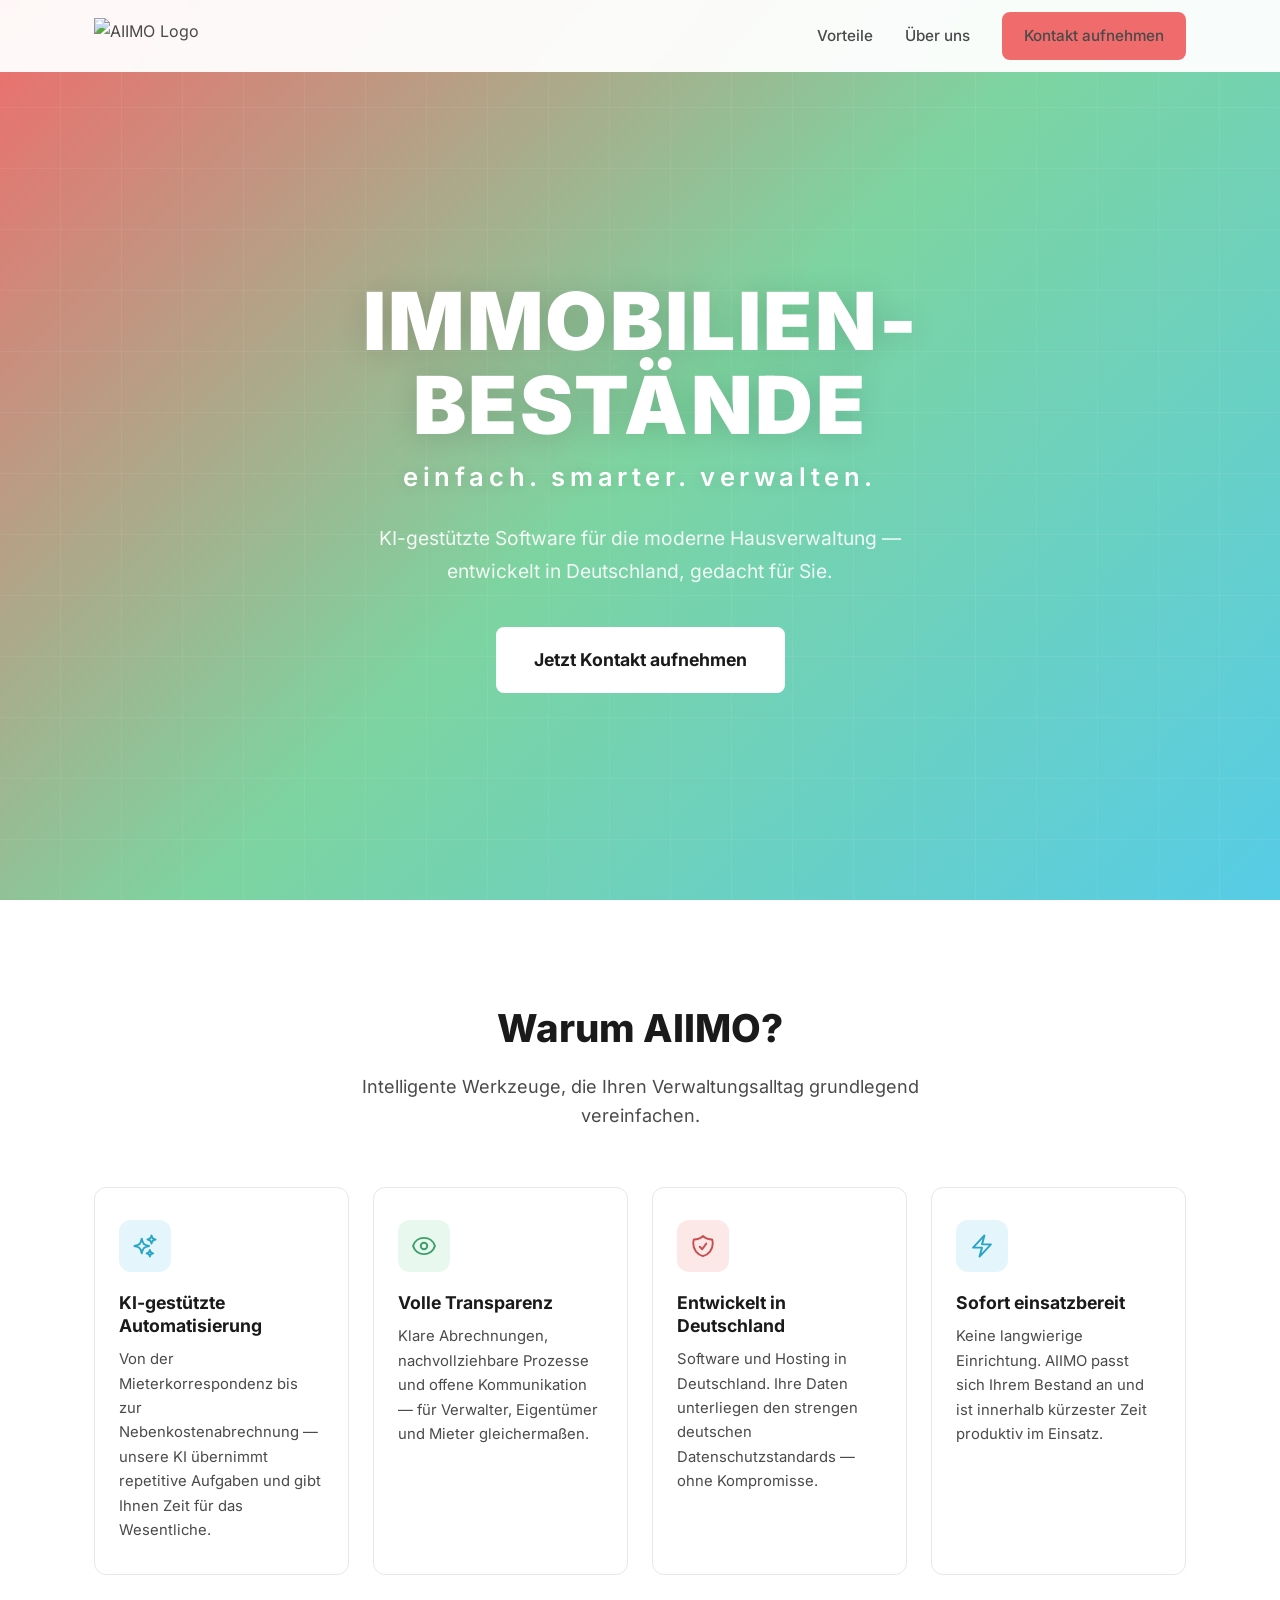
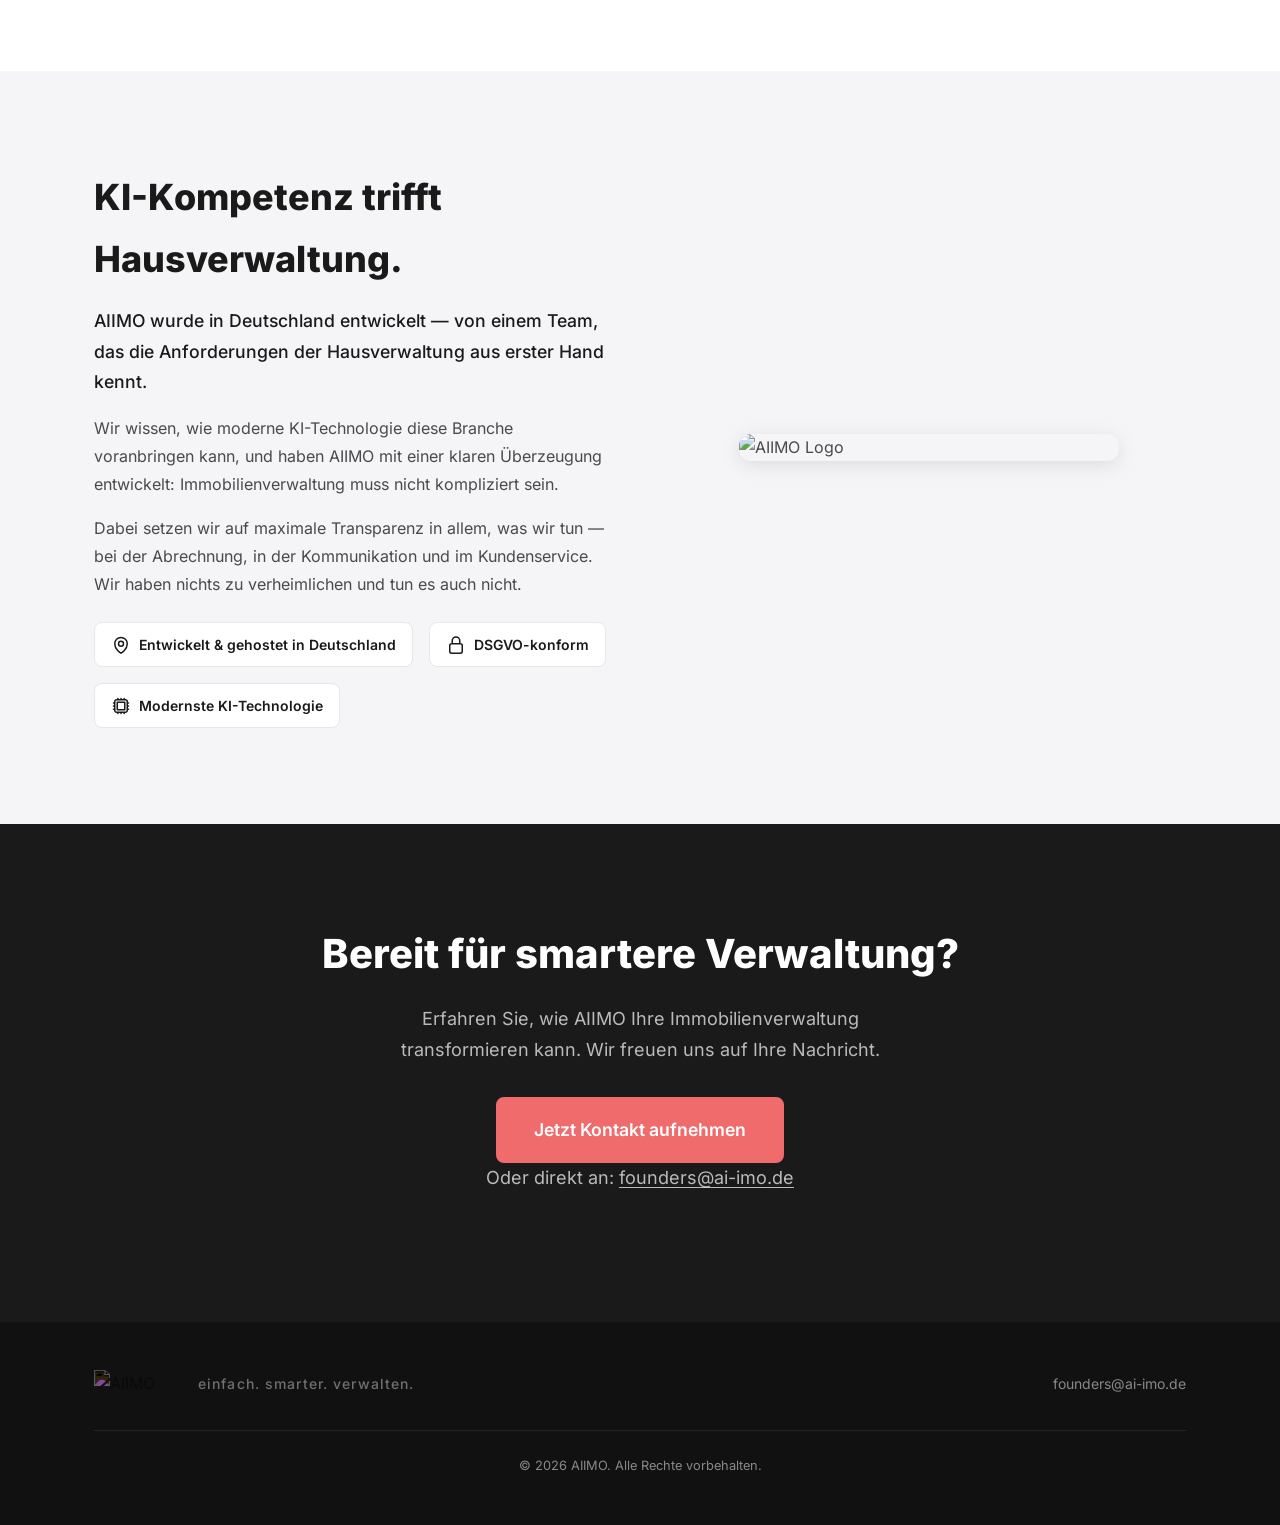
==== ai-imo/index.html @ 10e4f07a "Add AIIMO landing page with GitHub Pages deployment German-language landing page for AI-powered prop" ====
<!DOCTYPE html>
<html lang="de">
<head>
  <meta charset="UTF-8">
  <meta name="viewport" content="width=device-width, initial-scale=1.0">
  <title>AIIMO | KI-gestützte Immobilienverwaltung</title>
  <meta name="description" content="AIIMO — KI-gestützte Software für die moderne Hausverwaltung. Immobilienbestände einfach. smarter. verwalten. Entwickelt in Deutschland.">

  <!-- Open Graph -->
  <meta property="og:title" content="AIIMO | KI-gestützte Immobilienverwaltung">
  <meta property="og:description" content="Immobilienbestände einfach. smarter. verwalten. KI-Software, entwickelt in Deutschland.">
  <meta property="og:image" content="https://ai-imo.de/PNG/aiimo_LOGO_Banner_1200x627px2.png">
  <meta property="og:url" content="https://ai-imo.de">
  <meta property="og:type" content="website">
  <meta property="og:locale" content="de_DE">

  <!-- Twitter Card -->
  <meta name="twitter:card" content="summary_large_image">
  <meta name="twitter:title" content="AIIMO | KI-gestützte Immobilienverwaltung">
  <meta name="twitter:description" content="Immobilienbestände einfach. smarter. verwalten.">
  <meta name="twitter:image" content="https://ai-imo.de/PNG/aiimo_LOGO_Banner_1200x627px2.png">

  <!-- Favicon -->
  <link rel="icon" type="image/png" sizes="48x48" href="PNG/aiimo_LOGO_Favicon_48x48px1.png">
  <link rel="icon" type="image/png" sizes="32x32" href="PNG/aiimo_LOGO_Favicon_32x32px1.png">
  <link rel="icon" type="image/png" sizes="16x16" href="PNG/aiimo_LOGO_Favicon_16x16px1.png">

  <link rel="stylesheet" href="styles.css">
</head>
<body>

  <!-- ==================== Navbar ==================== -->
  <nav class="navbar" id="navbar">
    <div class="container navbar-inner">
      <a href="#" class="navbar-logo">
        <img src="PNG/aiimo_LOGO_Banner_300x100px1.png" alt="AIIMO Logo" width="300" height="100">
      </a>
      <button class="nav-toggle" id="navToggle" aria-label="Menü öffnen" aria-expanded="false">
        <span></span><span></span><span></span>
      </button>
      <ul class="nav-links" id="navLinks">
        <li><a href="#vorteile">Vorteile</a></li>
        <li><a href="#ueber-uns">Über uns</a></li>
        <li><a href="mailto:founders@ai-imo.de?subject=Interesse%20an%20AIIMO" class="btn btn-nav">Kontakt aufnehmen</a></li>
      </ul>
    </div>
  </nav>

  <!-- ==================== Hero ==================== -->
  <section class="hero" id="hero">
    <div class="hero-overlay"></div>
    <div class="container hero-content">
      <h1 class="hero-heading">Immobilien&shy;bestände</h1>
      <p class="hero-tagline">einfach. smarter. verwalten.</p>
      <p class="hero-subtitle">KI-gestützte Software für die moderne Hausverwaltung — entwickelt in Deutschland, gedacht für Sie.</p>
      <a href="mailto:founders@ai-imo.de?subject=Interesse%20an%20AIIMO" class="btn btn-white btn-lg">Jetzt Kontakt aufnehmen</a>
    </div>
  </section>

  <!-- ==================== Features ==================== -->
  <section class="features section" id="vorteile">
    <div class="container">
      <div class="section-header">
        <h2>Warum AIIMO?</h2>
        <p class="section-lead">Intelligente Werkzeuge, die Ihren Verwaltungsalltag grundlegend vereinfachen.</p>
      </div>
      <div class="features-grid">

        <!-- Feature 1: KI -->
        <div class="feature-card">
          <div class="feature-icon feature-icon--cyan">
            <svg xmlns="http://www.w3.org/2000/svg" fill="none" viewBox="0 0 24 24" stroke-width="1.8" stroke="currentColor">
              <path stroke-linecap="round" stroke-linejoin="round" d="M9.813 15.904 9 18.75l-.813-2.846a4.5 4.5 0 0 0-3.09-3.09L2.25 12l2.846-.813a4.5 4.5 0 0 0 3.09-3.09L9 5.25l.813 2.846a4.5 4.5 0 0 0 3.09 3.09L15.75 12l-2.846.813a4.5 4.5 0 0 0-3.09 3.09ZM18.259 8.715 18 9.75l-.259-1.035a3.375 3.375 0 0 0-2.455-2.456L14.25 6l1.036-.259a3.375 3.375 0 0 0 2.455-2.456L18 2.25l.259 1.035a3.375 3.375 0 0 0 2.455 2.456L21.75 6l-1.036.259a3.375 3.375 0 0 0-2.455 2.456ZM16.894 20.567 16.5 21.75l-.394-1.183a2.25 2.25 0 0 0-1.423-1.423L13.5 18.75l1.183-.394a2.25 2.25 0 0 0 1.423-1.423l.394-1.183.394 1.183a2.25 2.25 0 0 0 1.423 1.423l1.183.394-1.183.394a2.25 2.25 0 0 0-1.423 1.423Z" />
            </svg>
          </div>
          <h3>KI-gestützte Automatisierung</h3>
          <p>Von der Mieterkorrespondenz bis zur Nebenkostenabrechnung — unsere KI übernimmt repetitive Aufgaben und gibt Ihnen Zeit für das Wesentliche.</p>
        </div>

        <!-- Feature 2: Transparenz -->
        <div class="feature-card">
          <div class="feature-icon feature-icon--mint">
            <svg xmlns="http://www.w3.org/2000/svg" fill="none" viewBox="0 0 24 24" stroke-width="1.8" stroke="currentColor">
              <path stroke-linecap="round" stroke-linejoin="round" d="M2.036 12.322a1.012 1.012 0 0 1 0-.639C3.423 7.51 7.36 4.5 12 4.5c4.638 0 8.573 3.007 9.963 7.178.07.207.07.431 0 .639C20.577 16.49 16.64 19.5 12 19.5c-4.638 0-8.573-3.007-9.963-7.178Z" />
              <path stroke-linecap="round" stroke-linejoin="round" d="M15 12a3 3 0 1 1-6 0 3 3 0 0 1 6 0Z" />
            </svg>
          </div>
          <h3>Volle Transparenz</h3>
          <p>Klare Abrechnungen, nachvollziehbare Prozesse und offene Kommunikation — für Verwalter, Eigentümer und Mieter gleichermaßen.</p>
        </div>

        <!-- Feature 3: Deutschland -->
        <div class="feature-card">
          <div class="feature-icon feature-icon--coral">
            <svg xmlns="http://www.w3.org/2000/svg" fill="none" viewBox="0 0 24 24" stroke-width="1.8" stroke="currentColor">
              <path stroke-linecap="round" stroke-linejoin="round" d="M9 12.75 11.25 15 15 9.75m-3-7.036A11.959 11.959 0 0 1 3.598 6 11.99 11.99 0 0 0 3 9.749c0 5.592 3.824 10.29 9 11.623 5.176-1.332 9-6.03 9-11.622 0-1.31-.21-2.571-.598-3.751h-.152c-3.196 0-6.1-1.248-8.25-3.285Z" />
            </svg>
          </div>
          <h3>Entwickelt in Deutschland</h3>
          <p>Software und Hosting in Deutschland. Ihre Daten unterliegen den strengen deutschen Datenschutzstandards — ohne Kompromisse.</p>
        </div>

        <!-- Feature 4: Einsatzbereit -->
        <div class="feature-card">
          <div class="feature-icon feature-icon--cyan">
            <svg xmlns="http://www.w3.org/2000/svg" fill="none" viewBox="0 0 24 24" stroke-width="1.8" stroke="currentColor">
              <path stroke-linecap="round" stroke-linejoin="round" d="M3.75 13.5l10.5-11.25L12 10.5h8.25L9.75 21.75 12 13.5H3.75Z" />
            </svg>
          </div>
          <h3>Sofort einsatzbereit</h3>
          <p>Keine langwierige Einrichtung. AIIMO passt sich Ihrem Bestand an und ist innerhalb kürzester Zeit produktiv im Einsatz.</p>
        </div>

      </div>
    </div>
  </section>

  <!-- ==================== About ==================== -->
  <section class="about section-alt" id="ueber-uns">
    <div class="container about-grid">
      <div class="about-content">
        <h2>KI-Kompetenz trifft Hausverwaltung.</h2>
        <p class="about-lead">AIIMO wurde in Deutschland entwickelt — von einem Team, das die Anforderungen der Hausverwaltung aus erster Hand kennt.</p>
        <p>Wir wissen, wie moderne KI-Technologie diese Branche voranbringen kann, und haben AIIMO mit einer klaren Überzeugung entwickelt: Immobilienverwaltung muss nicht kompliziert sein.</p>
        <p>Dabei setzen wir auf maximale Transparenz in allem, was wir tun — bei der Abrechnung, in der Kommunikation und im Kundenservice. Wir haben nichts zu verheimlichen und tun es auch nicht.</p>
        <div class="trust-badges">
          <div class="trust-badge">
            <svg xmlns="http://www.w3.org/2000/svg" fill="none" viewBox="0 0 24 24" stroke-width="1.8" stroke="currentColor"><path stroke-linecap="round" stroke-linejoin="round" d="M15 10.5a3 3 0 1 1-6 0 3 3 0 0 1 6 0Z" /><path stroke-linecap="round" stroke-linejoin="round" d="M19.5 10.5c0 7.142-7.5 11.25-7.5 11.25S4.5 17.642 4.5 10.5a7.5 7.5 0 1 1 15 0Z" /></svg>
            <span>Entwickelt & gehostet in Deutschland</span>
          </div>
          <div class="trust-badge">
            <svg xmlns="http://www.w3.org/2000/svg" fill="none" viewBox="0 0 24 24" stroke-width="1.8" stroke="currentColor"><path stroke-linecap="round" stroke-linejoin="round" d="M16.5 10.5V6.75a4.5 4.5 0 1 0-9 0v3.75m-.75 11.25h10.5a2.25 2.25 0 0 0 2.25-2.25v-6.75a2.25 2.25 0 0 0-2.25-2.25H6.75a2.25 2.25 0 0 0-2.25 2.25v6.75a2.25 2.25 0 0 0 2.25 2.25Z" /></svg>
            <span>DSGVO-konform</span>
          </div>
          <div class="trust-badge">
            <svg xmlns="http://www.w3.org/2000/svg" fill="none" viewBox="0 0 24 24" stroke-width="1.8" stroke="currentColor"><path stroke-linecap="round" stroke-linejoin="round" d="M8.25 3v1.5M4.5 8.25H3m18 0h-1.5M4.5 12H3m18 0h-1.5m-15 3.75H3m18 0h-1.5M8.25 19.5V21M12 3v1.5m0 15V21m3.75-18v1.5m0 15V21m-9-1.5h10.5a2.25 2.25 0 0 0 2.25-2.25V6.75a2.25 2.25 0 0 0-2.25-2.25H6.75A2.25 2.25 0 0 0 4.5 6.75v10.5a2.25 2.25 0 0 0 2.25 2.25Zm.75-12h9v9h-9v-9Z" /></svg>
            <span>Modernste KI-Technologie</span>
          </div>
        </div>
      </div>
      <div class="about-visual">
        <img src="PNG/aiimo_LOGO_Banner_800x800px3.png" alt="AIIMO Logo" class="about-logo-img">
      </div>
    </div>
  </section>

  <!-- ==================== CTA ==================== -->
  <section class="cta-section" id="kontakt">
    <div class="container cta-content">
      <h2>Bereit für smartere Verwaltung?</h2>
      <p>Erfahren Sie, wie AIIMO Ihre Immobilienverwaltung transformieren kann. Wir freuen uns auf Ihre Nachricht.</p>
      <a href="mailto:founders@ai-imo.de?subject=Interesse%20an%20AIIMO&body=Guten%20Tag%2C%0A%0Aich%20interessiere%20mich%20f%C3%BCr%20AIIMO.%0A%0AMit%20freundlichen%20Gr%C3%BC%C3%9Fen" class="btn btn-primary btn-lg">Jetzt Kontakt aufnehmen</a>
      <p class="cta-email-note">Oder direkt an: <a href="mailto:founders@ai-imo.de">founders@ai-imo.de</a></p>
    </div>
  </section>

  <!-- ==================== Footer ==================== -->
  <footer class="footer">
    <div class="container footer-inner">
      <div class="footer-brand">
        <img src="PNG/aiimo_LOGO_Banner_300x100px1.png" alt="AIIMO" width="120" height="40" class="footer-logo">
        <span class="footer-tagline">einfach. smarter. verwalten.</span>
      </div>
      <div class="footer-links">
        <a href="mailto:founders@ai-imo.de">founders@ai-imo.de</a>
      </div>
      <div class="footer-legal">
        <p>&copy; 2026 AIIMO. Alle Rechte vorbehalten.</p>
      </div>
    </div>
  </footer>

  <!-- ==================== Scripts ==================== -->
  <script>
    // Navbar scroll shadow
    const navbar = document.getElementById('navbar');
    window.addEventListener('scroll', () => {
      navbar.classList.toggle('scrolled', window.scrollY > 50);
    });

    // Mobile nav toggle
    const toggle = document.getElementById('navToggle');
    const navLinks = document.getElementById('navLinks');
    toggle.addEventListener('click', () => {
      const expanded = toggle.getAttribute('aria-expanded') === 'true';
      toggle.setAttribute('aria-expanded', String(!expanded));
      navLinks.classList.toggle('open');
    });

    // Smooth scroll for anchor links
    document.querySelectorAll('a[href^="#"]').forEach(link => {
      link.addEventListener('click', e => {
        const target = document.querySelector(link.getAttribute('href'));
        if (target) {
          e.preventDefault();
          target.scrollIntoView({ behavior: 'smooth', block: 'start' });
          navLinks.classList.remove('open');
          toggle.setAttribute('aria-expanded', 'false');
        }
      });
    });
  </script>
</body>
</html>
---- ai-imo/styles.css ----
/* ===========================================
   AIIMO Landing Page — styles.css
   =========================================== */

/* --- Font Faces (self-hosted Inter) --- */
@font-face { font-family: 'Inter'; font-style: normal; font-weight: 400; font-display: swap; src: url('fonts/inter-latin-400-normal.woff2') format('woff2'); }
@font-face { font-family: 'Inter'; font-style: normal; font-weight: 500; font-display: swap; src: url('fonts/inter-latin-500-normal.woff2') format('woff2'); }
@font-face { font-family: 'Inter'; font-style: normal; font-weight: 600; font-display: swap; src: url('fonts/inter-latin-600-normal.woff2') format('woff2'); }
@font-face { font-family: 'Inter'; font-style: normal; font-weight: 700; font-display: swap; src: url('fonts/inter-latin-700-normal.woff2') format('woff2'); }
@font-face { font-family: 'Inter'; font-style: normal; font-weight: 800; font-display: swap; src: url('fonts/inter-latin-800-normal.woff2') format('woff2'); }
@font-face { font-family: 'Inter'; font-style: normal; font-weight: 900; font-display: swap; src: url('fonts/inter-latin-900-normal.woff2') format('woff2'); }

/* --- CSS Reset & Custom Properties --- */
:root {
  --coral: #F06B6B;
  --coral-hover: #E05555;
  --mint: #7DD4A0;
  --mint-light: #e8f8ef;
  --cyan: #56CCE6;
  --cyan-light: #e4f6fb;

  --black: #1A1A1A;
  --dark: #2D2D2D;
  --gray-700: #4A4A4A;
  --gray-400: #9CA3AF;
  --gray-200: #E5E7EB;
  --gray-100: #F5F5F7;
  --white: #FFFFFF;

  --font: 'Inter', -apple-system, BlinkMacSystemFont, 'Segoe UI', Helvetica, Arial, sans-serif;
  --container: 1140px;
  --radius: 12px;
  --radius-sm: 8px;
  --shadow-sm: 0 1px 3px rgba(0,0,0,0.08);
  --shadow-md: 0 4px 20px rgba(0,0,0,0.10);
  --transition: 0.3s ease;
}

*, *::before, *::after { box-sizing: border-box; margin: 0; padding: 0; }

html { scroll-behavior: smooth; -webkit-font-smoothing: antialiased; }

body {
  font-family: var(--font);
  font-size: 1rem;
  line-height: 1.7;
  color: var(--gray-700);
  background: var(--white);
}

img { max-width: 100%; height: auto; display: block; }
a { color: inherit; text-decoration: none; }
ul { list-style: none; }

/* --- Layout --- */
.container {
  width: 100%;
  max-width: var(--container);
  margin: 0 auto;
  padding: 0 1.5rem;
}

.section { padding: 5rem 0; }
.section-alt { background: var(--gray-100); }

.section-header {
  text-align: center;
  max-width: 640px;
  margin: 0 auto 3.5rem;
}

.section-header h2 {
  font-size: clamp(1.75rem, 3vw, 2.5rem);
  font-weight: 800;
  color: var(--black);
  margin-bottom: 0.75rem;
}

.section-lead {
  font-size: 1.125rem;
  color: var(--gray-700);
  line-height: 1.6;
}

/* --- Buttons --- */
.btn {
  display: inline-block;
  font-family: var(--font);
  font-weight: 600;
  font-size: 1rem;
  padding: 0.8rem 1.8rem;
  border-radius: var(--radius-sm);
  border: 2px solid transparent;
  cursor: pointer;
  transition: all var(--transition);
  text-align: center;
}

.btn-primary {
  background: var(--coral);
  color: var(--white);
  border-color: var(--coral);
}
.btn-primary:hover {
  background: var(--coral-hover);
  border-color: var(--coral-hover);
  transform: translateY(-2px);
  box-shadow: 0 6px 20px rgba(240, 107, 107, 0.35);
}

.btn-outline {
  background: transparent;
  color: var(--black);
  border-color: var(--gray-200);
}
.btn-outline:hover {
  border-color: var(--coral);
  color: var(--coral);
}

.btn-white {
  background: var(--white);
  color: var(--black);
  border-color: var(--white);
  font-weight: 700;
}
.btn-white:hover {
  background: var(--gray-100);
  transform: translateY(-2px);
  box-shadow: 0 6px 20px rgba(0,0,0,0.15);
}

.btn-lg {
  padding: 1rem 2.25rem;
  font-size: 1.1rem;
}

.btn-nav {
  background: var(--coral);
  color: var(--white);
  padding: 0.55rem 1.25rem;
  font-size: 0.9rem;
  border-radius: var(--radius-sm);
}
.btn-nav:hover {
  background: var(--coral-hover);
  transform: translateY(-1px);
}

/* --- Navbar --- */
.navbar {
  position: fixed;
  top: 0;
  left: 0;
  right: 0;
  z-index: 1000;
  background: rgba(255,255,255,0.95);
  backdrop-filter: blur(12px);
  -webkit-backdrop-filter: blur(12px);
  transition: box-shadow var(--transition);
}

.navbar.scrolled {
  box-shadow: var(--shadow-md);
}

.navbar-inner {
  display: flex;
  align-items: center;
  justify-content: space-between;
  height: 72px;
}

.navbar-logo img {
  height: 36px;
  width: auto;
}

.nav-links {
  display: flex;
  align-items: center;
  gap: 2rem;
}

.nav-links a {
  font-size: 0.95rem;
  font-weight: 500;
  color: var(--gray-700);
  transition: color var(--transition);
}
.nav-links a:hover { color: var(--black); }

.nav-toggle {
  display: none;
  flex-direction: column;
  gap: 5px;
  background: none;
  border: none;
  cursor: pointer;
  padding: 4px;
}
.nav-toggle span {
  display: block;
  width: 24px;
  height: 2px;
  background: var(--black);
  border-radius: 2px;
  transition: all var(--transition);
}

/* --- Hero --- */
.hero {
  min-height: 100vh;
  display: flex;
  align-items: center;
  justify-content: center;
  position: relative;
  background: linear-gradient(135deg, var(--coral) 0%, var(--mint) 50%, var(--cyan) 100%);
  overflow: hidden;
  padding-top: 72px;
}

.hero-overlay {
  position: absolute;
  inset: 0;
  background:
    repeating-linear-gradient(0deg, transparent, transparent 60px, rgba(255,255,255,0.06) 60px, rgba(255,255,255,0.06) 61px),
    repeating-linear-gradient(90deg, transparent, transparent 60px, rgba(255,255,255,0.06) 60px, rgba(255,255,255,0.06) 61px);
  pointer-events: none;
}

.hero-content {
  position: relative;
  z-index: 1;
  text-align: center;
  max-width: 800px;
  padding: 2rem 1.5rem;
}

.hero-heading {
  font-size: clamp(2.5rem, 7vw, 5rem);
  font-weight: 900;
  color: var(--white);
  letter-spacing: 0.03em;
  text-transform: uppercase;
  line-height: 1.05;
  margin-bottom: 0.5rem;
  text-shadow: 0 2px 30px rgba(0,0,0,0.15);
}

.hero-tagline {
  font-size: clamp(1.1rem, 2.5vw, 1.6rem);
  font-weight: 600;
  color: var(--white);
  letter-spacing: 0.18em;
  text-transform: lowercase;
  margin-bottom: 1.5rem;
  text-shadow: 0 1px 15px rgba(0,0,0,0.1);
}

.hero-subtitle {
  font-size: clamp(1rem, 1.5vw, 1.2rem);
  color: rgba(255,255,255,0.9);
  line-height: 1.7;
  margin-bottom: 2.5rem;
  max-width: 580px;
  margin-left: auto;
  margin-right: auto;
}

/* --- Features --- */
.features { padding: 6rem 0; }

.features-grid {
  display: grid;
  grid-template-columns: repeat(4, 1fr);
  gap: 1.5rem;
}

.feature-card {
  background: var(--white);
  border: 1px solid var(--gray-200);
  border-radius: var(--radius);
  padding: 2rem 1.5rem;
  transition: all var(--transition);
}
.feature-card:hover {
  border-color: transparent;
  box-shadow: var(--shadow-md);
  transform: translateY(-4px);
}

.feature-icon {
  width: 52px;
  height: 52px;
  border-radius: 12px;
  display: flex;
  align-items: center;
  justify-content: center;
  margin-bottom: 1.25rem;
}
.feature-icon svg {
  width: 26px;
  height: 26px;
}

.feature-icon--cyan { background: var(--cyan-light); color: #2ba5c5; }
.feature-icon--mint { background: var(--mint-light); color: #3da06a; }
.feature-icon--coral { background: #fde8e8; color: #c94e4e; }

.feature-card h3 {
  font-size: 1.1rem;
  font-weight: 700;
  color: var(--black);
  margin-bottom: 0.6rem;
  line-height: 1.3;
}

.feature-card p {
  font-size: 0.925rem;
  line-height: 1.65;
  color: var(--gray-700);
}

/* --- About --- */
.about {
  padding: 6rem 0;
  background: var(--gray-100);
}

.about-grid {
  display: grid;
  grid-template-columns: 1fr 1fr;
  gap: 4rem;
  align-items: center;
}

.about-content h2 {
  font-size: clamp(1.75rem, 3vw, 2.25rem);
  font-weight: 800;
  color: var(--black);
  margin-bottom: 1rem;
}

.about-lead {
  font-size: 1.1rem;
  font-weight: 500;
  color: var(--black);
  line-height: 1.6;
  margin-bottom: 1rem;
}

.about-content p {
  margin-bottom: 1rem;
  line-height: 1.75;
}

.trust-badges {
  display: flex;
  flex-wrap: wrap;
  gap: 1rem;
  margin-top: 1.5rem;
}

.trust-badge {
  display: flex;
  align-items: center;
  gap: 0.5rem;
  background: var(--white);
  padding: 0.6rem 1rem;
  border-radius: var(--radius-sm);
  font-size: 0.875rem;
  font-weight: 600;
  color: var(--black);
  border: 1px solid var(--gray-200);
}

.trust-badge svg {
  width: 20px;
  height: 20px;
  flex-shrink: 0;
}

.about-visual {
  display: flex;
  align-items: center;
  justify-content: center;
}

.about-logo-img {
  width: 100%;
  max-width: 380px;
  border-radius: var(--radius);
  box-shadow: var(--shadow-md);
}

/* --- CTA Section --- */
.cta-section {
  padding: 6rem 0;
  background: var(--black);
  text-align: center;
}

.cta-content h2 {
  font-size: clamp(1.75rem, 3.5vw, 2.5rem);
  font-weight: 800;
  color: var(--white);
  margin-bottom: 1rem;
}

.cta-content > p {
  font-size: 1.125rem;
  color: rgba(255,255,255,0.7);
  max-width: 520px;
  margin: 0 auto 2rem;
  line-height: 1.7;
}

.cta-email-note {
  margin-top: 1.25rem;
  font-size: 0.9rem;
  color: rgba(255,255,255,0.5);
}
.cta-email-note a {
  color: rgba(255,255,255,0.7);
  text-decoration: underline;
  text-underline-offset: 3px;
}
.cta-email-note a:hover { color: var(--white); }

/* --- Footer --- */
.footer {
  padding: 3rem 0;
  background: #111111;
  color: rgba(255,255,255,0.5);
}

.footer-inner {
  display: flex;
  align-items: center;
  justify-content: space-between;
  flex-wrap: wrap;
  gap: 1.5rem;
}

.footer-brand {
  display: flex;
  align-items: center;
  gap: 1.25rem;
}

.footer-logo {
  height: 28px;
  width: auto;
  filter: invert(1);
  opacity: 0.8;
}

.footer-tagline {
  font-size: 0.875rem;
  font-weight: 500;
  letter-spacing: 0.08em;
  color: rgba(255,255,255,0.4);
}

.footer-links {
  display: flex;
  gap: 1.5rem;
  font-size: 0.875rem;
}
.footer-links a {
  color: rgba(255,255,255,0.5);
  transition: color var(--transition);
}
.footer-links a:hover { color: var(--white); }

.footer-legal {
  width: 100%;
  text-align: center;
  font-size: 0.8rem;
  padding-top: 1.5rem;
  border-top: 1px solid rgba(255,255,255,0.08);
  margin-top: 0.5rem;
}

/* ===========================================
   Responsive
   =========================================== */

@media (max-width: 1024px) {
  .features-grid { grid-template-columns: repeat(2, 1fr); }
}

@media (max-width: 768px) {
  /* Navbar mobile */
  .nav-toggle { display: flex; }

  .nav-links {
    position: fixed;
    top: 72px;
    left: 0;
    right: 0;
    background: var(--white);
    flex-direction: column;
    padding: 1.5rem;
    gap: 1rem;
    box-shadow: var(--shadow-md);
    transform: translateY(-120%);
    transition: transform var(--transition);
    z-index: 999;
  }
  .nav-links.open {
    transform: translateY(0);
  }
  .nav-links a {
    font-size: 1.05rem;
    padding: 0.5rem 0;
  }

  /* Hero */
  .hero { min-height: 90vh; }
  .hero-heading { letter-spacing: 0.01em; }

  /* Features */
  .features-grid { grid-template-columns: 1fr; gap: 1rem; }

  /* About */
  .about-grid {
    grid-template-columns: 1fr;
    gap: 2.5rem;
    text-align: center;
  }
  .about-visual { order: -1; }
  .about-logo-img { max-width: 240px; }
  .trust-badges { justify-content: center; }

  /* Footer */
  .footer-inner {
    flex-direction: column;
    text-align: center;
  }
  .footer-brand { flex-direction: column; gap: 0.5rem; }
  .footer-links { flex-direction: column; gap: 0.75rem; }
}

@media (max-width: 480px) {
  .hero-heading { font-size: 2.2rem; }
  .hero-tagline { font-size: 1rem; letter-spacing: 0.1em; }
  .btn-lg { padding: 0.85rem 1.75rem; font-size: 1rem; }
  .trust-badges { flex-direction: column; }
}
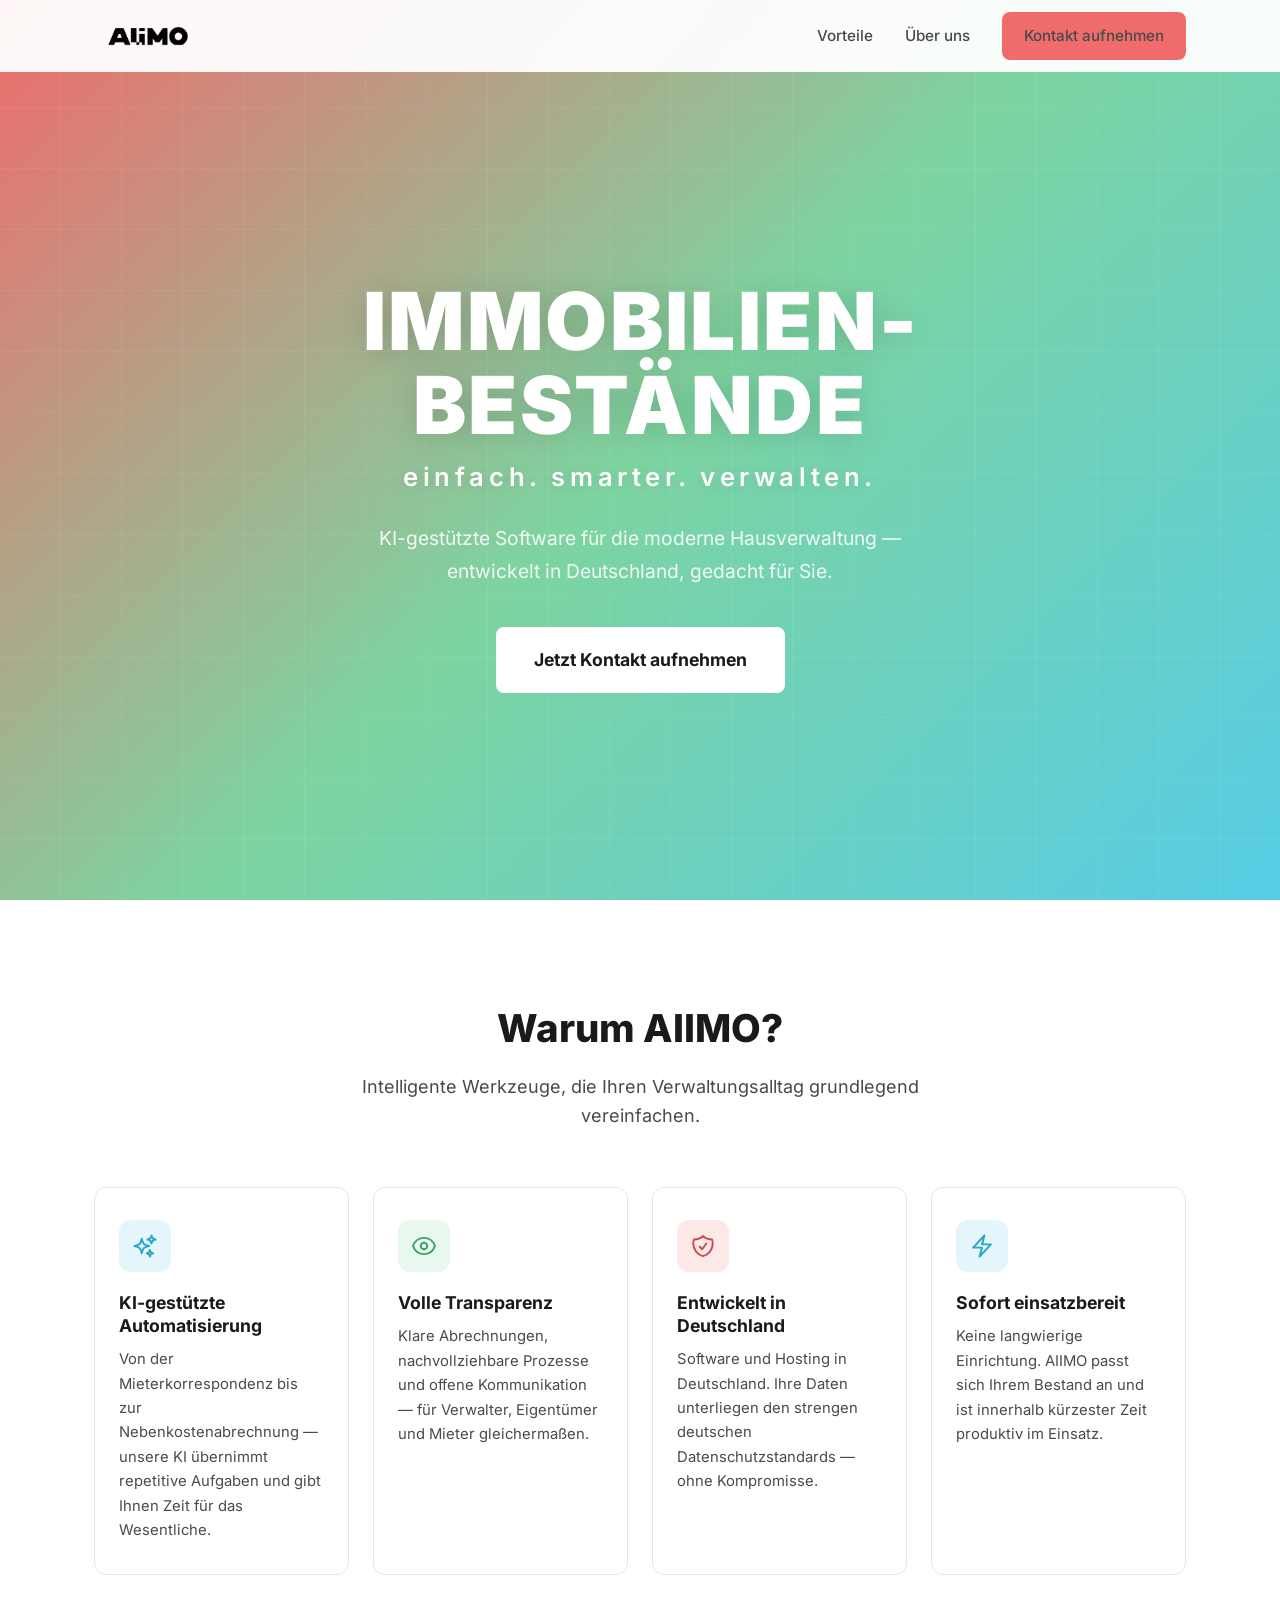
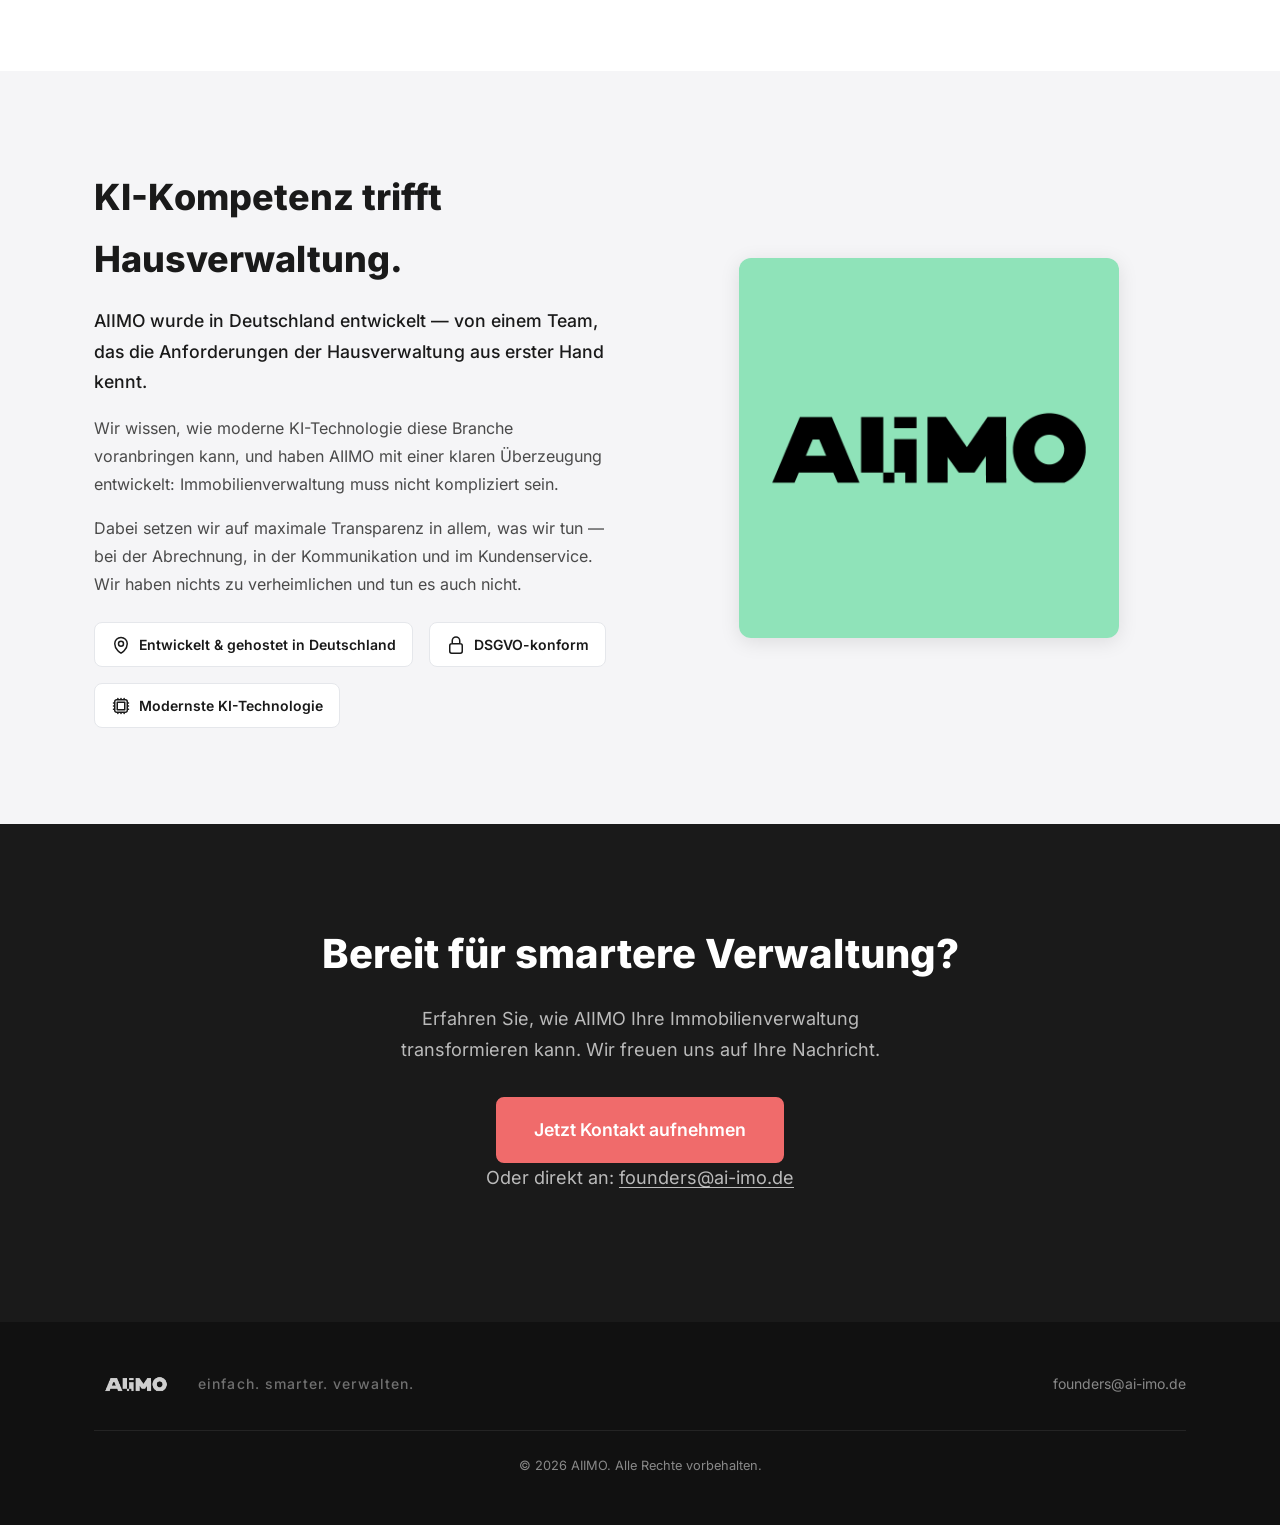
==== commit f4529e56: "Rename PNG folder to images and update all references Co-Authored-By: Claude Opus 4.6 <noreply@anthr" ====
--- a/ai-imo/index.html
+++ b/ai-imo/index.html
@@ -9,7 +9,7 @@
   <!-- Open Graph -->
   <meta property="og:title" content="AIIMO | KI-gestützte Immobilienverwaltung">
   <meta property="og:description" content="Immobilienbestände einfach. smarter. verwalten. KI-Software, entwickelt in Deutschland.">
-  <meta property="og:image" content="https://ai-imo.de/PNG/aiimo_LOGO_Banner_1200x627px2.png">
+  <meta property="og:image" content="https://ai-imo.de/images/aiimo_LOGO_Banner_1200x627px2.png">
   <meta property="og:url" content="https://ai-imo.de">
   <meta property="og:type" content="website">
   <meta property="og:locale" content="de_DE">
@@ -18,12 +18,12 @@
   <meta name="twitter:card" content="summary_large_image">
   <meta name="twitter:title" content="AIIMO | KI-gestützte Immobilienverwaltung">
   <meta name="twitter:description" content="Immobilienbestände einfach. smarter. verwalten.">
-  <meta name="twitter:image" content="https://ai-imo.de/PNG/aiimo_LOGO_Banner_1200x627px2.png">
+  <meta name="twitter:image" content="https://ai-imo.de/images/aiimo_LOGO_Banner_1200x627px2.png">
 
   <!-- Favicon -->
-  <link rel="icon" type="image/png" sizes="48x48" href="PNG/aiimo_LOGO_Favicon_48x48px1.png">
-  <link rel="icon" type="image/png" sizes="32x32" href="PNG/aiimo_LOGO_Favicon_32x32px1.png">
-  <link rel="icon" type="image/png" sizes="16x16" href="PNG/aiimo_LOGO_Favicon_16x16px1.png">
+  <link rel="icon" type="image/png" sizes="48x48" href="images/aiimo_LOGO_Favicon_48x48px1.png">
+  <link rel="icon" type="image/png" sizes="32x32" href="images/aiimo_LOGO_Favicon_32x32px1.png">
+  <link rel="icon" type="image/png" sizes="16x16" href="images/aiimo_LOGO_Favicon_16x16px1.png">
 
   <link rel="stylesheet" href="styles.css">
 </head>
@@ -33,7 +33,7 @@
   <nav class="navbar" id="navbar">
     <div class="container navbar-inner">
       <a href="#" class="navbar-logo">
-        <img src="PNG/aiimo_LOGO_Banner_300x100px1.png" alt="AIIMO Logo" width="300" height="100">
+        <img src="images/aiimo_LOGO_Banner_300x100px1.png" alt="AIIMO Logo" width="300" height="100">
       </a>
       <button class="nav-toggle" id="navToggle" aria-label="Menü öffnen" aria-expanded="false">
         <span></span><span></span><span></span>
@@ -139,7 +139,7 @@
         </div>
       </div>
       <div class="about-visual">
-        <img src="PNG/aiimo_LOGO_Banner_800x800px3.png" alt="AIIMO Logo" class="about-logo-img">
+        <img src="images/aiimo_LOGO_Banner_800x800px3.png" alt="AIIMO Logo" class="about-logo-img">
       </div>
     </div>
   </section>
@@ -158,7 +158,7 @@
   <footer class="footer">
     <div class="container footer-inner">
       <div class="footer-brand">
-        <img src="PNG/aiimo_LOGO_Banner_300x100px1.png" alt="AIIMO" width="120" height="40" class="footer-logo">
+        <img src="images/aiimo_LOGO_Banner_300x100px1.png" alt="AIIMO" width="120" height="40" class="footer-logo">
         <span class="footer-tagline">einfach. smarter. verwalten.</span>
       </div>
       <div class="footer-links">
